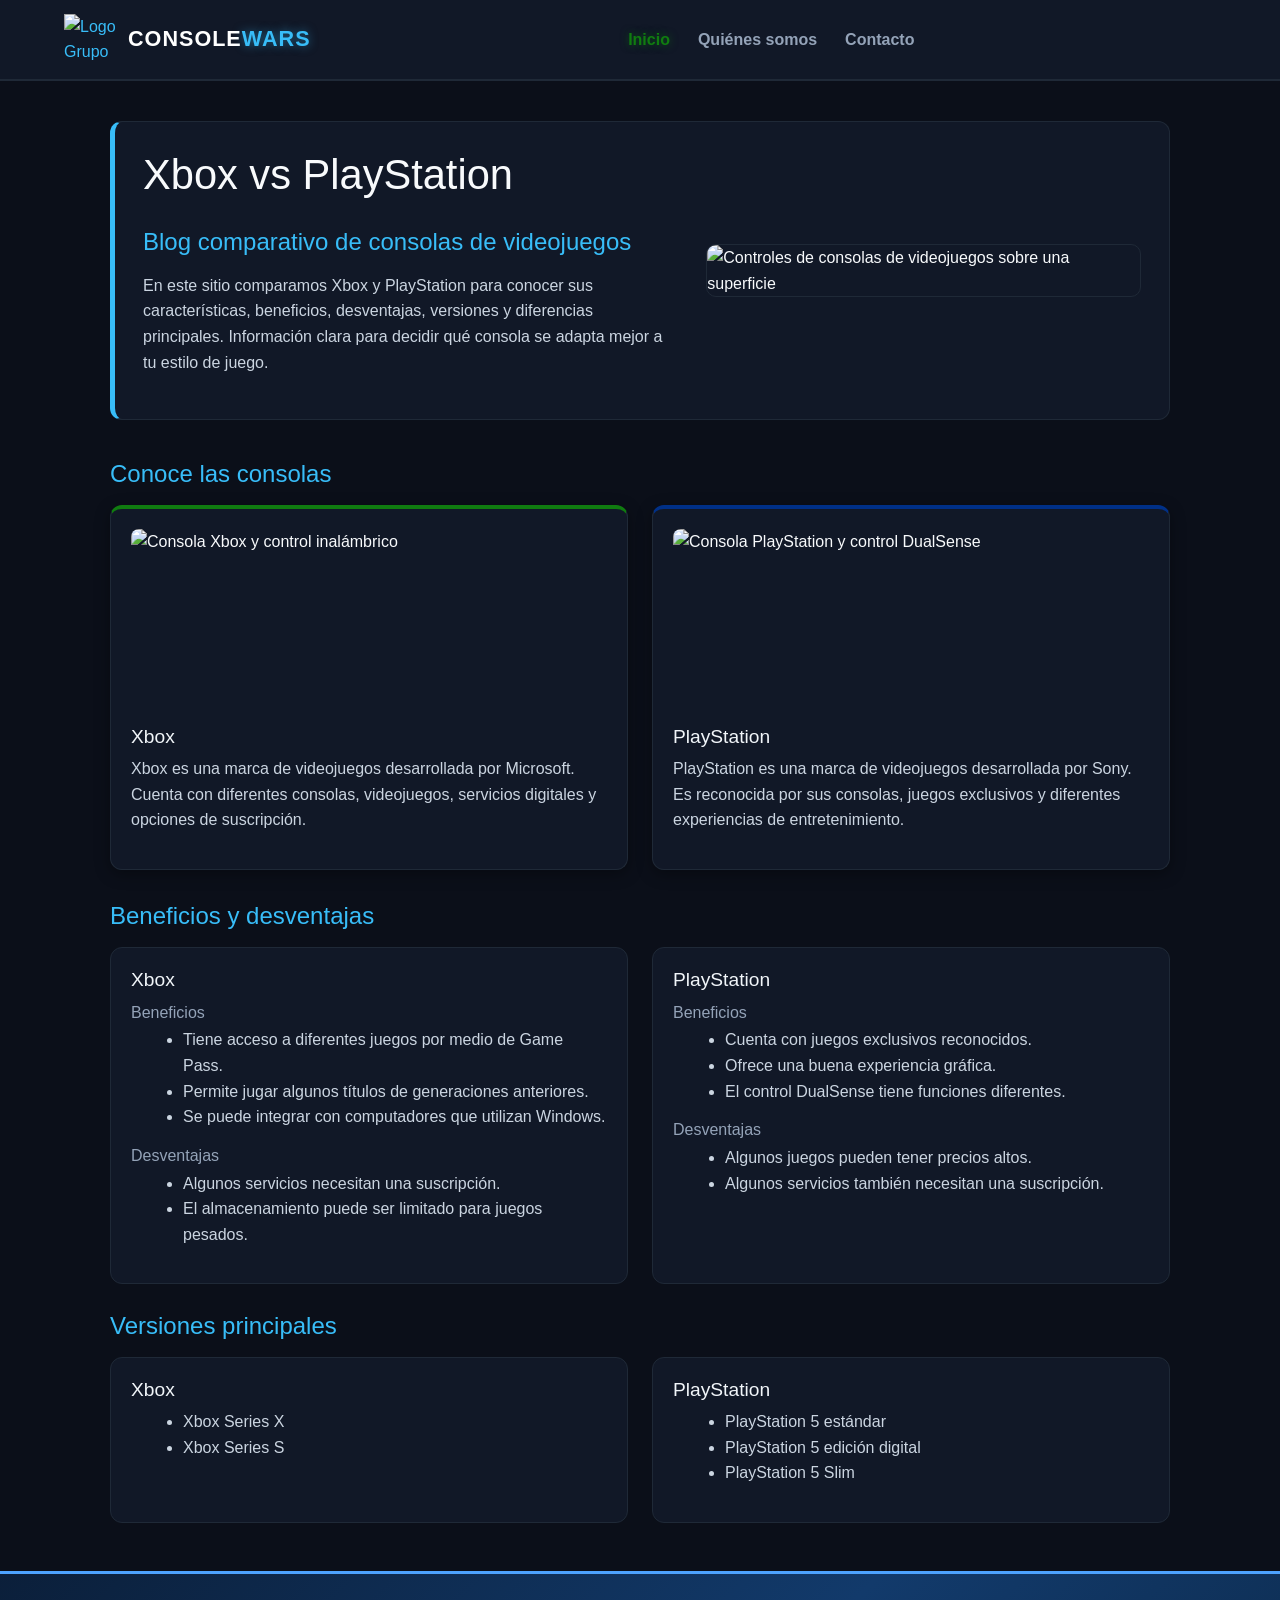
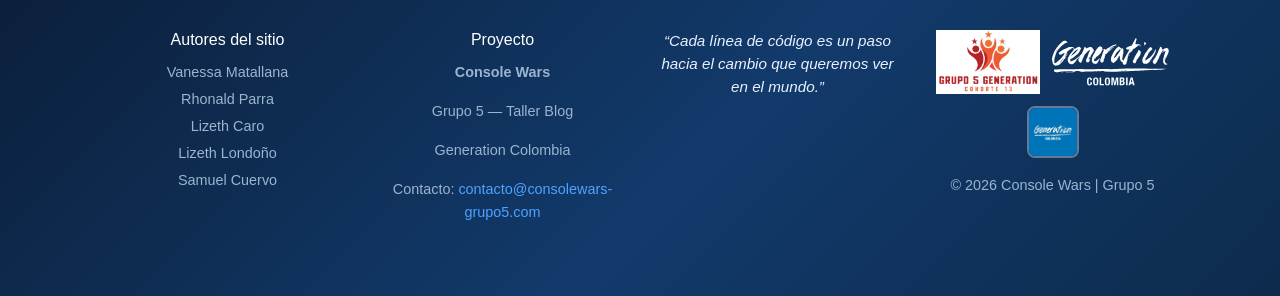
==== index.html @ 1628df96 "refactor: bootstrap, footer.css e index/app conectados" ====
<!DOCTYPE html>
<html lang="es">
  <head>
    <meta charset="UTF-8" />
    <meta name="viewport" content="width=device-width, initial-scale=1.0" />
    <title>Inicio | Console Wars - Grupo 5</title>
    <link
      href="https://cdn.jsdelivr.net/npm/bootstrap@5.3.3/dist/css/bootstrap.min.css"
      rel="stylesheet"
      integrity="sha384-QWTKZyjpPEjISv5WaRU9OFeRpok6YctnYmDr5pNlyT2bRjXh0JMhjY6hW+ALEwIH"
      crossorigin="anonymous"
    />
    <link rel="stylesheet" href="assets/css/global.css" />
    <link rel="stylesheet" href="components/footer/footer.css" />
  </head>
  <body class="d-flex flex-column min-vh-100" data-page="inicio">
    <div data-include="components/navbar/navbar.html"></div>

    <main class="page-main flex-grow-1">
      <div data-include="pages/inicio/inicio.html"></div>
    </main>

    <div data-include="components/footer/footer.html"></div>

    <script
      src="https://cdn.jsdelivr.net/npm/bootstrap@5.3.3/dist/js/bootstrap.bundle.min.js"
      integrity="sha384-YvpcrYf0tY3lHB60NNkmXc5s9fDVZLESaAA55NDzOxhy9GkcIdslK1eN7N6jIeHz"
      crossorigin="anonymous"
    ></script>
    <script src="assets/js/app.js"></script>
  </body>
</html>
---- assets/css/global.css ----
* {
  margin: 0;
  padding: 0;
  box-sizing: border-box;
}

html {
  scroll-behavior: smooth;
}

body {
  font-family: "Segoe UI", Tahoma, Geneva, Verdana, sans-serif;
  background-color: #0b0f19;
  color: #f8fafc;
  line-height: 1.6;
  min-height: 100vh;
  display: flex;
  flex-direction: column;
}

main,
.page-main {
  flex: 1;
}

img {
  max-width: 100%;
  height: auto;
  display: block;
}

a {
  color: #38bdf8;
}

.encabezado,
.navbar-site {
  background-color: #111827;
  border-bottom: 2px solid #1f2937;
  display: flex;
  justify-content: space-between;
  align-items: center;
  gap: 1rem;
  padding: 0.85rem 5%;
  position: sticky;
  top: 0;
  z-index: 1000;
  flex-wrap: wrap;
}

.navbar-site .logo {
  display: flex;
  align-items: center;
  gap: 0.75rem;
  text-decoration: none;
}

.navbar-site .logo img {
  width: 52px;
  height: 52px;
  object-fit: contain;
}

.logo-text {
  font-size: 1.35rem;
  font-weight: 800;
  color: #ffffff;
  letter-spacing: 1px;
}

.logo-text span {
  color: #38bdf8;
  text-shadow: 0 0 10px rgba(56, 189, 248, 0.5);
}

.barraNavegacion {
  flex: 1;
  display: flex;
  justify-content: center;
}

.barraNavegacion ul {
  display: flex;
  list-style: none;
  gap: 1.75rem;
  justify-content: center;
  align-items: center;
  flex-wrap: wrap;
  margin: 0;
  padding: 0;
}

.barraNavegacion a {
  text-decoration: none;
  color: #94a3b8;
  font-size: 1rem;
  font-weight: 700;
  transition: color 0.3s ease;
}

.barraNavegacion a:hover,
.barraNavegacion a.active {
  color: #107c10;
  text-shadow: 0 0 8px rgba(16, 124, 16, 0.6);
}

.buscador {
  display: flex;
  align-items: center;
  gap: 0.35rem;
}

.buscador input {
  padding: 0.55rem 0.75rem;
  border-radius: 8px;
  border: 1px solid #1f2937;
  background: #0b0f19;
  color: #f8fafc;
  min-width: 140px;
}

.buscador button {
  font-size: 1rem;
  border-radius: 8px;
  border: none;
  padding: 0.45rem 0.65rem;
  background-color: #374151;
  color: #fff;
  cursor: pointer;
}

.buscador button:hover {
  background-color: #107c10;
}

.inicio-page {
  max-width: 1100px;
  margin: 0 auto;
  padding: 2.5rem 1.25rem 3rem;
}

.inicio-page h1 {
  font-size: clamp(1.8rem, 4vw, 2.6rem);
  margin-bottom: 0.5rem;
}

.inicio-page h2 {
  font-size: 1.5rem;
  color: #38bdf8;
  margin: 1.75rem 0 1rem;
}

.inicio-page h3 {
  font-size: 1.2rem;
  color: #f1f5f9;
  margin-bottom: 0.5rem;
}

.inicio-page h4 {
  font-size: 1rem;
  color: #94a3b8;
  margin: 0.75rem 0 0.35rem;
}

.inicio-page p,
.inicio-page li {
  color: #cbd5e1;
}

.inicio-page ul {
  margin-left: 1.25rem;
  margin-bottom: 1rem;
}

.inicio-hero {
  display: grid;
  grid-template-columns: 1.1fr 0.9fr;
  gap: 2rem;
  align-items: center;
  margin-bottom: 2.5rem;
  background: #111827;
  border: 1px solid #1f2937;
  border-left: 5px solid #38bdf8;
  border-radius: 12px;
  padding: 1.75rem;
}

.inicio-hero img {
  width: 100%;
  max-height: 280px;
  object-fit: cover;
  border-radius: 10px;
  border: 1px solid #1f2937;
}

.consolas-grid {
  display: grid;
  grid-template-columns: repeat(2, 1fr);
  gap: 1.5rem;
  margin-bottom: 2rem;
}

.consola-card {
  background: #111827;
  border: 1px solid #1f2937;
  border-radius: 12px;
  padding: 1.25rem;
  box-shadow: 0 4px 15px rgba(0, 0, 0, 0.35);
}

.consola-card img {
  width: 100%;
  height: 180px;
  object-fit: cover;
  border-radius: 8px;
  margin-bottom: 1rem;
}

.consola-card--xbox {
  border-top: 4px solid #107c10;
}

.consola-card--ps {
  border-top: 4px solid #003087;
}

.comparativa-grid {
  display: grid;
  grid-template-columns: repeat(2, 1fr);
  gap: 1.5rem;
}

.comparativa-grid article {
  background: #111827;
  border: 1px solid #1f2937;
  border-radius: 12px;
  padding: 1.25rem;
}

.main-content {
  max-width: 1000px;
  margin: 40px auto;
  padding: 0 20px 40px;
}

.intro-section {
  text-align: center;
  margin-bottom: 40px;
}

.intro-section h1 {
  font-size: 2.5rem;
  color: #ffffff;
  margin-bottom: 10px;
}

.subtitle {
  color: #38bdf8;
  font-size: 1.1rem;
}

.card-box {
  background: #111827;
  border: 1px solid #1f2937;
  border-left: 5px solid #38bdf8;
  padding: 30px;
  border-radius: 10px;
  margin-bottom: 30px;
  box-shadow: 0 4px 15px rgba(0, 0, 0, 0.4);
}

.card-box h2,
.card-box h3 {
  color: #f1f5f9;
  margin-bottom: 15px;
}

.stats-container {
  display: flex;
  justify-content: space-around;
  gap: 15px;
  margin: 30px 0;
  flex-wrap: wrap;
}

.stat-card {
  background: #111827;
  border: 1px solid #1f2937;
  border-top: 4px solid #38bdf8;
  border-radius: 10px;
  padding: 20px;
  text-align: center;
  flex: 1;
  min-width: 180px;
  box-shadow: 0 0 10px rgba(56, 189, 248, 0.15);
}

.stat-card h3 {
  font-size: 2rem;
  color: #38bdf8;
  margin-bottom: 5px;
}

.stat-card p {
  font-size: 0.9rem;
  color: #94a3b8;
}

.team-section {
  margin-top: 40px;
}

.team-section h2 {
  text-align: center;
  margin-bottom: 25px;
  font-size: 2rem;
}

.team-grid {
  display: grid;
  grid-template-columns: repeat(5, 1fr);
  gap: 20px;
}

.team-card {
  background: #111827;
  border: 1px solid #1f2937;
  border-top: 4px solid #107c10;
  padding: 25px 20px;
  border-radius: 10px;
  text-align: center;
  margin-bottom: 5px;
  transition: transform 0.3s ease, box-shadow 0.3s ease;
}

.team-card:hover {
  transform: translateY(-5px);
  box-shadow: 0 6px 20px rgba(16, 124, 16, 0.2);
}

.team-card h3 {
  color: #fff;
  font-size: 1.1rem;
  margin-bottom: 5px;
}

.team-card .role {
  color: #107c10;
  font-weight: bold;
  font-size: 0.85rem;
  margin-bottom: 12px;
}

.team-card p {
  color: #94a3b8;
  font-size: 0.9rem;
}

.banner-img {
  width: 100%;
  max-height: 280px;
  object-fit: cover;
  border-radius: 10px;
  margin-bottom: 20px;
  border: 1px solid #1f2937;
  box-shadow: 0 4px 15px rgba(0, 0, 0, 0.5);
}

.avatar-img {
  width: 85px;
  height: 85px;
  border-radius: 50%;
  border: 3px solid #38bdf8;
  object-fit: cover;
  margin: 0 auto 15px;
  display: block;
}

.extra-space ul {
  margin-left: 20px;
  line-height: 1.8;
  color: #cbd5e1;
}

.extra-space li {
  margin-bottom: 8px;
}

.contacto-page {
  max-width: 1000px;
  margin: 0 auto;
  padding: 2.5rem 1.25rem 3rem;
}

.contacto-page h1 {
  font-size: 2.2rem;
  margin-bottom: 0.75rem;
}

.contacto-page h2 {
  font-size: 1.4rem;
  color: #38bdf8;
  margin: 1.75rem 0 1rem;
}

.contacto-page section {
  background: #111827;
  border: 1px solid #1f2937;
  border-radius: 12px;
  padding: 1.5rem;
  margin-bottom: 1.5rem;
}

.equipo {
  display: grid;
  grid-template-columns: repeat(auto-fit, minmax(160px, 1fr));
  gap: 1.25rem;
}

.integrante {
  text-align: center;
  background: #0b0f19;
  border: 1px solid #1f2937;
  border-radius: 10px;
  padding: 1rem;
}

.integrante img {
  width: 80px;
  height: 80px;
  border-radius: 50%;
  object-fit: cover;
  margin: 0 auto 0.75rem;
  border: 2px solid #38bdf8;
  background: #1f2937;
}

.integrante h3 {
  font-size: 1rem;
  margin-bottom: 0.25rem;
}

.integrante p {
  font-size: 0.85rem;
  color: #94a3b8;
  word-break: break-word;
}

.contacto-page form {
  display: grid;
  gap: 0.75rem;
  max-width: 560px;
}

.contacto-page label {
  font-weight: 600;
  color: #e2e8f0;
}

.contacto-page input,
.contacto-page textarea {
  width: 100%;
  padding: 0.7rem 0.85rem;
  border-radius: 8px;
  border: 1px solid #1f2937;
  background: #0b0f19;
  color: #f8fafc;
}

.contacto-page button[type="submit"] {
  width: fit-content;
  padding: 0.7rem 1.4rem;
  border: none;
  border-radius: 8px;
  background: #107c10;
  color: #fff;
  font-weight: 700;
  cursor: pointer;
}

.contacto-page button[type="submit"]:hover {
  background: #0b5c0b;
}

@media (max-width: 900px) {
  .inicio-hero,
  .consolas-grid,
  .comparativa-grid {
    grid-template-columns: 1fr;
  }

  .team-grid {
    grid-template-columns: repeat(2, 1fr);
  }

  .barraNavegacion a {
    font-size: 0.95rem;
  }

  .intro-section h1 {
    font-size: 1.8rem;
  }
}

@media (max-width: 600px) {
  .team-grid {
    grid-template-columns: 1fr;
  }

  .encabezado,
  .navbar-site {
    justify-content: center;
    text-align: center;
  }

  .buscador {
    width: 100%;
    justify-content: center;
  }

  .buscador input {
    flex: 1;
  }
}
---- components/footer/footer.css ----
.footer {
  background: linear-gradient(135deg, #0b1f3a 0%, #123a6b 55%, #0d2b4d 100%);
  border-top: 3px solid #4da3ff;
  color: #e8f1ff;
  padding: 2rem 1rem;
  margin-top: auto;
}

.footer .container {
  max-width: 1100px;
  margin: 0 auto;
}

.footer-grid {
  display: grid;
  grid-template-columns: repeat(4, 1fr);
  gap: 1.5rem;
  align-items: start;
  text-align: center;
}

.footer-logo {
  object-fit: contain;
  max-height: 56px;
  width: auto;
  transition: transform 0.25s ease, opacity 0.25s ease;
}

.footer-logo:hover {
  transform: scale(1.06);
  opacity: 0.95;
}

.footer-logo--grupo {
  max-height: 64px;
}

.footer-logo--generation {
  max-height: 48px;
  filter: brightness(0) invert(1);
}

.footer-logo--foto {
  max-height: 52px;
  width: 52px;
  object-fit: cover;
  border-radius: 8px;
  border: 2px solid rgba(255, 255, 255, 0.35);
}

.footer h3,
.footer h4 {
  font-size: 1rem;
  margin-bottom: 0.75rem;
  color: #ffffff;
}

.footer-autores {
  list-style: none;
  padding: 0;
  margin: 0;
  color: #9bb4d0;
  font-size: 0.9rem;
}

.footer-autores li {
  margin-bottom: 0.25rem;
}

.footer-frase {
  color: #e8f1ff;
  font-size: 0.95rem;
  line-height: 1.5;
  font-style: italic;
}

.footer-copy,
.footer-mail,
.footer-proyecto {
  color: #9bb4d0;
  font-size: 0.9rem;
}

.footer-mail a {
  color: #4da3ff;
  text-decoration: none;
}

.footer-mail a:hover {
  text-decoration: underline;
}

.footer-logos {
  display: flex;
  flex-wrap: wrap;
  justify-content: center;
  align-items: center;
  gap: 0.75rem;
}

@media (max-width: 900px) {
  .footer-grid {
    grid-template-columns: 1fr;
  }
}
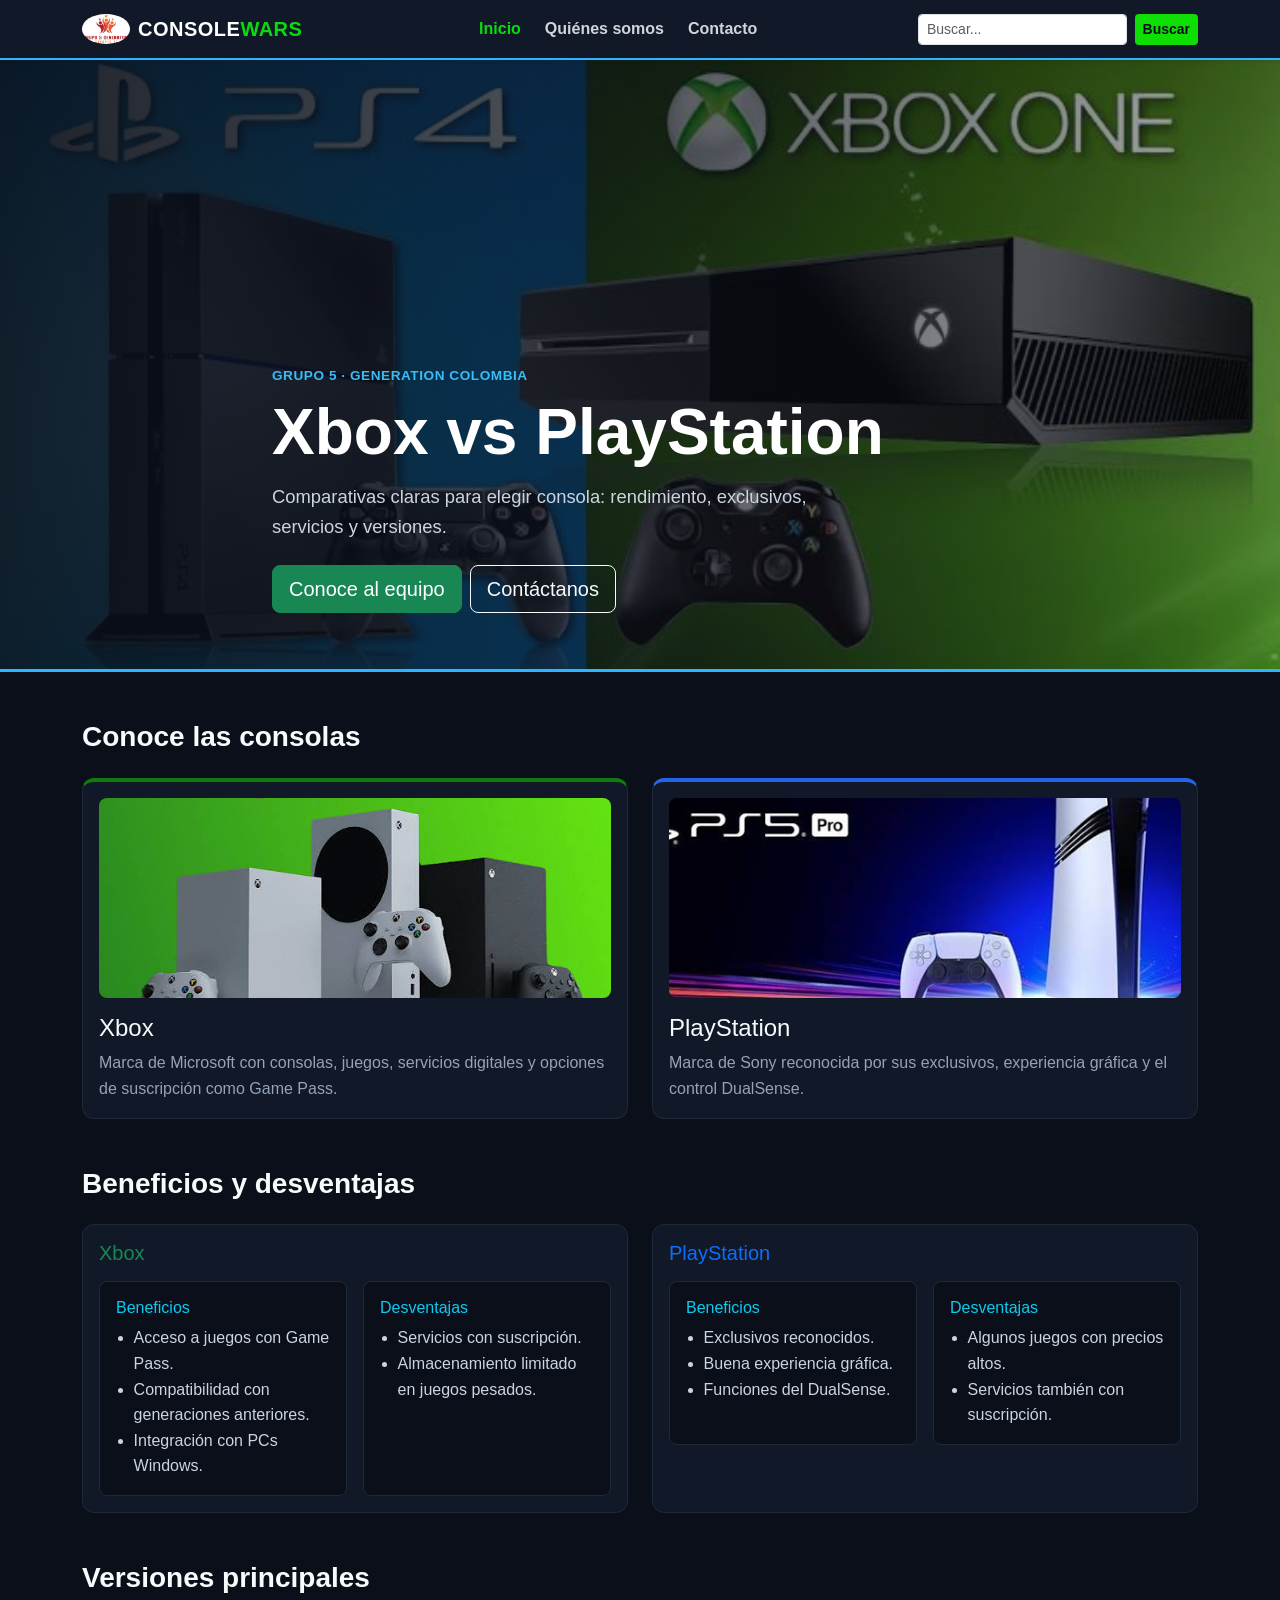
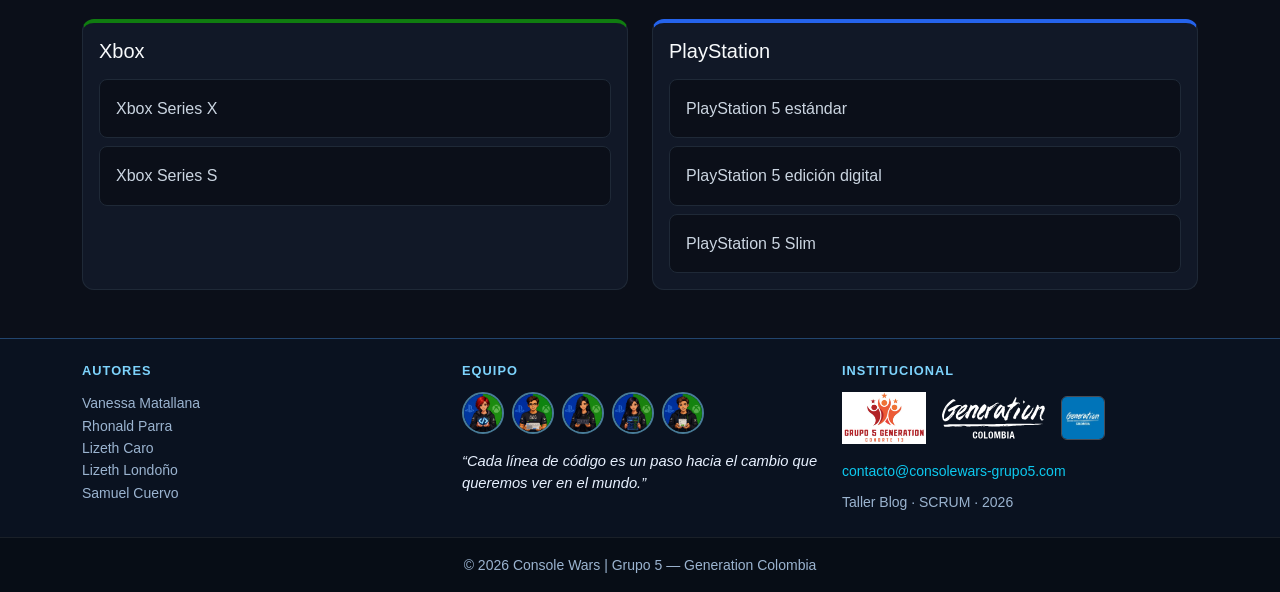
==== commit 3737dbe0: "Integra layout Bootstrap, rutas base y diseño responsive en toda la página. Elimina la franja superi" ====
--- a/index.html
+++ b/index.html
@@ -4,6 +4,18 @@
     <meta charset="UTF-8" />
     <meta name="viewport" content="width=device-width, initial-scale=1.0" />
     <title>Inicio | Console Wars - Grupo 5</title>
+    <script>
+      (function () {
+        if (location.protocol === "file:") return;
+        var path = decodeURIComponent(location.pathname.replace(/\\/g, "/"));
+        var root = path.indexOf("/pages/") !== -1
+          ? path.split("/pages/")[0] + "/"
+          : path.replace(/\/[^/]*$/, "/");
+        var base = document.createElement("base");
+        base.href = location.origin + root;
+        document.head.prepend(base);
+      })();
+    </script>
     <link
       href="https://cdn.jsdelivr.net/npm/bootstrap@5.3.3/dist/css/bootstrap.min.css"
       rel="stylesheet"
@@ -11,7 +23,9 @@
       crossorigin="anonymous"
     />
     <link rel="stylesheet" href="assets/css/global.css" />
+    <link rel="stylesheet" href="components/navbar/navbar.css" />
     <link rel="stylesheet" href="components/footer/footer.css" />
+    <link rel="stylesheet" href="pages/inicio/inicio.css" />
   </head>
   <body class="d-flex flex-column min-vh-100" data-page="inicio">
     <div data-include="components/navbar/navbar.html"></div>
--- a/assets/css/global.css
+++ b/assets/css/global.css
@@ -1,524 +1,137 @@
-* {
-  margin: 0;
-  padding: 0;
-  box-sizing: border-box;
-}
-
-html {
-  scroll-behavior: smooth;
-}
-
-body {
-  font-family: "Segoe UI", Tahoma, Geneva, Verdana, sans-serif;
-  background-color: #0b0f19;
-  color: #f8fafc;
-  line-height: 1.6;
-  min-height: 100vh;
-  display: flex;
-  flex-direction: column;
-}
-
-main,
-.page-main {
-  flex: 1;
-}
-
-img {
-  max-width: 100%;
-  height: auto;
-  display: block;
-}
-
-a {
-  color: #38bdf8;
-}
-
-.encabezado,
-.navbar-site {
-  background-color: #111827;
-  border-bottom: 2px solid #1f2937;
-  display: flex;
-  justify-content: space-between;
-  align-items: center;
-  gap: 1rem;
-  padding: 0.85rem 5%;
-  position: sticky;
-  top: 0;
-  z-index: 1000;
-  flex-wrap: wrap;
-}
-
-.navbar-site .logo {
-  display: flex;
-  align-items: center;
-  gap: 0.75rem;
-  text-decoration: none;
-}
-
-.navbar-site .logo img {
-  width: 52px;
-  height: 52px;
-  object-fit: contain;
-}
-
-.logo-text {
-  font-size: 1.35rem;
-  font-weight: 800;
-  color: #ffffff;
-  letter-spacing: 1px;
-}
-
-.logo-text span {
-  color: #38bdf8;
-  text-shadow: 0 0 10px rgba(56, 189, 248, 0.5);
-}
-
-.barraNavegacion {
-  flex: 1;
-  display: flex;
-  justify-content: center;
-}
-
-.barraNavegacion ul {
-  display: flex;
-  list-style: none;
-  gap: 1.75rem;
-  justify-content: center;
-  align-items: center;
-  flex-wrap: wrap;
-  margin: 0;
-  padding: 0;
-}
-
-.barraNavegacion a {
-  text-decoration: none;
-  color: #94a3b8;
-  font-size: 1rem;
-  font-weight: 700;
-  transition: color 0.3s ease;
-}
-
-.barraNavegacion a:hover,
-.barraNavegacion a.active {
-  color: #107c10;
-  text-shadow: 0 0 8px rgba(16, 124, 16, 0.6);
-}
-
-.buscador {
-  display: flex;
-  align-items: center;
-  gap: 0.35rem;
-}
-
-.buscador input {
-  padding: 0.55rem 0.75rem;
-  border-radius: 8px;
-  border: 1px solid #1f2937;
-  background: #0b0f19;
-  color: #f8fafc;
-  min-width: 140px;
-}
-
-.buscador button {
-  font-size: 1rem;
-  border-radius: 8px;
-  border: none;
-  padding: 0.45rem 0.65rem;
-  background-color: #374151;
-  color: #fff;
-  cursor: pointer;
-}
-
-.buscador button:hover {
-  background-color: #107c10;
-}
-
-.inicio-page {
-  max-width: 1100px;
-  margin: 0 auto;
-  padding: 2.5rem 1.25rem 3rem;
-}
-
-.inicio-page h1 {
-  font-size: clamp(1.8rem, 4vw, 2.6rem);
-  margin-bottom: 0.5rem;
-}
-
-.inicio-page h2 {
-  font-size: 1.5rem;
-  color: #38bdf8;
-  margin: 1.75rem 0 1rem;
-}
-
-.inicio-page h3 {
-  font-size: 1.2rem;
-  color: #f1f5f9;
-  margin-bottom: 0.5rem;
-}
-
-.inicio-page h4 {
-  font-size: 1rem;
-  color: #94a3b8;
-  margin: 0.75rem 0 0.35rem;
-}
-
-.inicio-page p,
-.inicio-page li {
-  color: #cbd5e1;
-}
-
-.inicio-page ul {
-  margin-left: 1.25rem;
-  margin-bottom: 1rem;
-}
-
-.inicio-hero {
-  display: grid;
-  grid-template-columns: 1.1fr 0.9fr;
-  gap: 2rem;
-  align-items: center;
-  margin-bottom: 2.5rem;
-  background: #111827;
-  border: 1px solid #1f2937;
-  border-left: 5px solid #38bdf8;
-  border-radius: 12px;
-  padding: 1.75rem;
-}
-
-.inicio-hero img {
-  width: 100%;
-  max-height: 280px;
-  object-fit: cover;
-  border-radius: 10px;
-  border: 1px solid #1f2937;
-}
-
-.consolas-grid {
-  display: grid;
-  grid-template-columns: repeat(2, 1fr);
-  gap: 1.5rem;
-  margin-bottom: 2rem;
-}
-
-.consola-card {
-  background: #111827;
-  border: 1px solid #1f2937;
-  border-radius: 12px;
-  padding: 1.25rem;
-  box-shadow: 0 4px 15px rgba(0, 0, 0, 0.35);
-}
-
-.consola-card img {
-  width: 100%;
-  height: 180px;
-  object-fit: cover;
-  border-radius: 8px;
-  margin-bottom: 1rem;
-}
-
-.consola-card--xbox {
-  border-top: 4px solid #107c10;
-}
-
-.consola-card--ps {
-  border-top: 4px solid #003087;
-}
-
-.comparativa-grid {
-  display: grid;
-  grid-template-columns: repeat(2, 1fr);
-  gap: 1.5rem;
-}
-
-.comparativa-grid article {
-  background: #111827;
-  border: 1px solid #1f2937;
-  border-radius: 12px;
-  padding: 1.25rem;
-}
-
-.main-content {
-  max-width: 1000px;
-  margin: 40px auto;
-  padding: 0 20px 40px;
-}
-
-.intro-section {
-  text-align: center;
-  margin-bottom: 40px;
-}
-
-.intro-section h1 {
-  font-size: 2.5rem;
-  color: #ffffff;
-  margin-bottom: 10px;
-}
-
-.subtitle {
-  color: #38bdf8;
-  font-size: 1.1rem;
-}
-
-.card-box {
-  background: #111827;
-  border: 1px solid #1f2937;
-  border-left: 5px solid #38bdf8;
-  padding: 30px;
-  border-radius: 10px;
-  margin-bottom: 30px;
-  box-shadow: 0 4px 15px rgba(0, 0, 0, 0.4);
-}
-
-.card-box h2,
-.card-box h3 {
-  color: #f1f5f9;
-  margin-bottom: 15px;
-}
-
-.stats-container {
-  display: flex;
-  justify-content: space-around;
-  gap: 15px;
-  margin: 30px 0;
-  flex-wrap: wrap;
-}
-
-.stat-card {
-  background: #111827;
-  border: 1px solid #1f2937;
-  border-top: 4px solid #38bdf8;
-  border-radius: 10px;
-  padding: 20px;
-  text-align: center;
-  flex: 1;
-  min-width: 180px;
-  box-shadow: 0 0 10px rgba(56, 189, 248, 0.15);
-}
-
-.stat-card h3 {
-  font-size: 2rem;
-  color: #38bdf8;
-  margin-bottom: 5px;
-}
-
-.stat-card p {
-  font-size: 0.9rem;
-  color: #94a3b8;
-}
-
-.team-section {
-  margin-top: 40px;
-}
-
-.team-section h2 {
-  text-align: center;
-  margin-bottom: 25px;
-  font-size: 2rem;
-}
-
-.team-grid {
-  display: grid;
-  grid-template-columns: repeat(5, 1fr);
-  gap: 20px;
-}
-
-.team-card {
-  background: #111827;
-  border: 1px solid #1f2937;
-  border-top: 4px solid #107c10;
-  padding: 25px 20px;
-  border-radius: 10px;
-  text-align: center;
-  margin-bottom: 5px;
-  transition: transform 0.3s ease, box-shadow 0.3s ease;
-}
-
-.team-card:hover {
-  transform: translateY(-5px);
-  box-shadow: 0 6px 20px rgba(16, 124, 16, 0.2);
-}
-
-.team-card h3 {
-  color: #fff;
-  font-size: 1.1rem;
-  margin-bottom: 5px;
-}
-
-.team-card .role {
-  color: #107c10;
-  font-weight: bold;
-  font-size: 0.85rem;
-  margin-bottom: 12px;
-}
-
-.team-card p {
-  color: #94a3b8;
-  font-size: 0.9rem;
-}
-
-.banner-img {
-  width: 100%;
-  max-height: 280px;
-  object-fit: cover;
-  border-radius: 10px;
-  margin-bottom: 20px;
-  border: 1px solid #1f2937;
-  box-shadow: 0 4px 15px rgba(0, 0, 0, 0.5);
-}
-
-.avatar-img {
-  width: 85px;
-  height: 85px;
-  border-radius: 50%;
-  border: 3px solid #38bdf8;
-  object-fit: cover;
-  margin: 0 auto 15px;
-  display: block;
-}
-
-.extra-space ul {
-  margin-left: 20px;
-  line-height: 1.8;
-  color: #cbd5e1;
-}
-
-.extra-space li {
-  margin-bottom: 8px;
-}
-
-.contacto-page {
-  max-width: 1000px;
-  margin: 0 auto;
-  padding: 2.5rem 1.25rem 3rem;
-}
-
-.contacto-page h1 {
-  font-size: 2.2rem;
-  margin-bottom: 0.75rem;
-}
-
-.contacto-page h2 {
-  font-size: 1.4rem;
-  color: #38bdf8;
-  margin: 1.75rem 0 1rem;
-}
-
-.contacto-page section {
-  background: #111827;
-  border: 1px solid #1f2937;
-  border-radius: 12px;
-  padding: 1.5rem;
-  margin-bottom: 1.5rem;
-}
-
-.equipo {
-  display: grid;
-  grid-template-columns: repeat(auto-fit, minmax(160px, 1fr));
-  gap: 1.25rem;
-}
-
-.integrante {
-  text-align: center;
-  background: #0b0f19;
-  border: 1px solid #1f2937;
-  border-radius: 10px;
-  padding: 1rem;
-}
-
-.integrante img {
-  width: 80px;
-  height: 80px;
-  border-radius: 50%;
-  object-fit: cover;
-  margin: 0 auto 0.75rem;
-  border: 2px solid #38bdf8;
-  background: #1f2937;
-}
-
-.integrante h3 {
-  font-size: 1rem;
-  margin-bottom: 0.25rem;
-}
-
-.integrante p {
-  font-size: 0.85rem;
-  color: #94a3b8;
-  word-break: break-word;
-}
-
-.contacto-page form {
-  display: grid;
-  gap: 0.75rem;
-  max-width: 560px;
-}
-
-.contacto-page label {
-  font-weight: 600;
-  color: #e2e8f0;
-}
-
-.contacto-page input,
-.contacto-page textarea {
-  width: 100%;
-  padding: 0.7rem 0.85rem;
-  border-radius: 8px;
-  border: 1px solid #1f2937;
-  background: #0b0f19;
-  color: #f8fafc;
-}
-
-.contacto-page button[type="submit"] {
-  width: fit-content;
-  padding: 0.7rem 1.4rem;
-  border: none;
-  border-radius: 8px;
-  background: #107c10;
-  color: #fff;
-  font-weight: 700;
-  cursor: pointer;
-}
-
-.contacto-page button[type="submit"]:hover {
-  background: #0b5c0b;
-}
-
-@media (max-width: 900px) {
-  .inicio-hero,
-  .consolas-grid,
-  .comparativa-grid {
-    grid-template-columns: 1fr;
-  }
-
-  .team-grid {
-    grid-template-columns: repeat(2, 1fr);
-  }
-
-  .barraNavegacion a {
-    font-size: 0.95rem;
-  }
-
-  .intro-section h1 {
-    font-size: 1.8rem;
-  }
-}
-
-@media (max-width: 600px) {
-  .team-grid {
-    grid-template-columns: 1fr;
-  }
-
-  .encabezado,
-  .navbar-site {
-    justify-content: center;
-    text-align: center;
-  }
-
-  .buscador {
-    width: 100%;
-    justify-content: center;
-  }
-
-  .buscador input {
-    flex: 1;
-  }
-}
+* {+
+  margin: 0;+
+  padding: 0;+
+  box-sizing: border-box;+
+}+
++
+html {+
+  scroll-behavior: smooth;+
+  -webkit-text-size-adjust: 100%;+
+}+
++
+body {+
+  font-family: "Segoe UI", Tahoma, Geneva, Verdana, sans-serif;+
+  background-color: #0b0f19;+
+  color: #f8fafc;+
+  line-height: 1.6;+
+  min-height: 100vh;+
+  overflow-x: hidden;+
+}+
++
+main,+
+.page-main {+
+  flex: 1;+
+  width: 100%;+
+  min-width: 0;+
+}+
++
+img {+
+  max-width: 100%;+
+  height: auto;+
+  display: block;+
+}+
++
+a {+
+  color: #38bdf8;+
+  word-break: break-word;+
+}+
++
+.text-secondary {+
+  color: #94a3b8 !important;+
+}+
++
+/* Tipografía fluidas en títulos Bootstrap */+
+.display-5 {+
+  font-size: clamp(1.75rem, 5vw, 2.5rem);+
+}+
++
+.display-6 {+
+  font-size: clamp(1.5rem, 4vw, 2.25rem);+
+}+
++
+.lead {+
+  font-size: clamp(1rem, 2.5vw, 1.25rem);+
+}+
++
+/* Contenedores: menos padding en móvil */+
+@media (max-width: 575.98px) {+
+  .container,+
+  .container-fluid {+
+    padding-left: 1rem;+
+    padding-right: 1rem;+
+  }+
++
+  .btn-lg {+
+    font-size: 1rem;+
+    padding: 0.65rem 1rem;+
+  }+
+}+
+
--- a/components/navbar/navbar.css
+++ b/components/navbar/navbar.css
@@ -0,0 +1,151 @@
+.site-navbar {+
+  background-color: #111827 !important;+
+  border-bottom: 2px solid #2db5ff;+
+  z-index: 1030;+
+}+
++
+.site-navbar .navbar-brand {+
+  color: #fff;+
+  letter-spacing: 0.5px;+
+  min-width: 0;+
+}+
++
+.site-navbar .navbar-brand img {+
+  flex-shrink: 0;+
+}+
++
+.site-navbar .brand-accent {+
+  color: #0adb11;+
+}+
++
+.site-navbar .nav-link {+
+  color: #d1d5db !important;+
+}+
++
+.site-navbar .nav-link:hover,+
+.site-navbar .nav-link.active {+
+  color: #0adb11 !important;+
+}+
++
+.site-navbar .btn-success {+
+  background-color: #0fde04;+
+  border: none;+
+  color: #0b0f19;+
+  font-weight: 600;+
+}+
++
+.site-navbar .btn-success:hover {+
+  background-color: #0bbf03;+
+}+
++
+.site-navbar .navbar-collapse form {+
+  width: 100%;+
+  max-width: 280px;+
+}+
++
+@media (max-width: 991.98px) {+
+  .site-navbar .navbar-collapse {+
+    padding-top: 0.75rem;+
+    padding-bottom: 0.5rem;+
+  }+
++
+  .site-navbar .navbar-nav {+
+    margin-bottom: 0.75rem !important;+
+  }+
++
+  .site-navbar .navbar-collapse form {+
+    max-width: none;+
+  }+
++
+  .site-navbar .nav-link {+
+    padding-top: 0.65rem;+
+    padding-bottom: 0.65rem;+
+  }+
+}+
++
+@media (max-width: 575.98px) {+
+  .site-navbar .navbar-brand {+
+    font-size: 0.95rem;+
+  }+
++
+  .site-navbar .navbar-brand img {+
+    width: 40px;+
+    height: 40px;+
+  }+
+}+
+
--- a/components/footer/footer.css
+++ b/components/footer/footer.css
@@ -1,105 +1,195 @@
-.footer {
-  background: linear-gradient(135deg, #0b1f3a 0%, #123a6b 55%, #0d2b4d 100%);
-  border-top: 3px solid #4da3ff;
-  color: #e8f1ff;
-  padding: 2rem 1rem;
-  margin-top: auto;
-}
-
-.footer .container {
-  max-width: 1100px;
-  margin: 0 auto;
-}
-
-.footer-grid {
-  display: grid;
-  grid-template-columns: repeat(4, 1fr);
-  gap: 1.5rem;
-  align-items: start;
-  text-align: center;
-}
-
-.footer-logo {
-  object-fit: contain;
-  max-height: 56px;
-  width: auto;
-  transition: transform 0.25s ease, opacity 0.25s ease;
-}
-
-.footer-logo:hover {
-  transform: scale(1.06);
-  opacity: 0.95;
-}
-
-.footer-logo--grupo {
-  max-height: 64px;
-}
-
-.footer-logo--generation {
-  max-height: 48px;
-  filter: brightness(0) invert(1);
-}
-
-.footer-logo--foto {
-  max-height: 52px;
-  width: 52px;
-  object-fit: cover;
-  border-radius: 8px;
-  border: 2px solid rgba(255, 255, 255, 0.35);
-}
-
-.footer h3,
-.footer h4 {
-  font-size: 1rem;
-  margin-bottom: 0.75rem;
-  color: #ffffff;
-}
-
-.footer-autores {
-  list-style: none;
-  padding: 0;
-  margin: 0;
-  color: #9bb4d0;
-  font-size: 0.9rem;
-}
-
-.footer-autores li {
-  margin-bottom: 0.25rem;
-}
-
-.footer-frase {
-  color: #e8f1ff;
-  font-size: 0.95rem;
-  line-height: 1.5;
-  font-style: italic;
-}
-
-.footer-copy,
-.footer-mail,
-.footer-proyecto {
-  color: #9bb4d0;
-  font-size: 0.9rem;
-}
-
-.footer-mail a {
-  color: #4da3ff;
-  text-decoration: none;
-}
-
-.footer-mail a:hover {
-  text-decoration: underline;
-}
-
-.footer-logos {
-  display: flex;
-  flex-wrap: wrap;
-  justify-content: center;
-  align-items: center;
-  gap: 0.75rem;
-}
-
-@media (max-width: 900px) {
-  .footer-grid {
-    grid-template-columns: 1fr;
-  }
-}
+.footer {+
+  background: #0a1220;+
+  border-top: 1px solid rgba(77, 163, 255, 0.35);+
+}+
++
+.footer-title {+
+  font-size: 0.8rem;+
+  text-transform: uppercase;+
+  letter-spacing: 0.08em;+
+  color: #7dd3fc;+
+  margin-bottom: 0.85rem;+
+  font-weight: 700;+
+}+
++
+.footer-text {+
+  color: #9bb4d0;+
+  word-break: break-word;+
+}+
++
+.footer-frase {+
+  color: #e8f1ff;+
+  font-size: 0.92rem;+
+  font-style: italic;+
+  line-height: 1.5;+
+}+
++
+.footer-avatar {+
+  width: 42px;+
+  height: 42px;+
+  object-fit: cover;+
+  border-radius: 50%;+
+  border: 2px solid rgba(125, 211, 252, 0.55);+
+}+
++
+.footer-logo {+
+  object-fit: contain;+
+  max-height: 48px;+
+  width: auto;+
+  max-width: 140px;+
+}+
++
+.footer-logo--grupo {+
+  max-height: 52px;+
+}+
++
+.footer-logo--generation {+
+  max-height: 42px;+
+  filter: brightness(0) invert(1);+
+}+
++
+.footer-logo--foto {+
+  width: 44px;+
+  height: 44px;+
+  object-fit: cover;+
+  border: 1px solid rgba(255, 255, 255, 0.25);+
+}+
++
+.footer-bottom {+
+  border-top: 1px solid rgba(255, 255, 255, 0.08);+
+  background: #070d16;+
+}+
++
+@media (max-width: 767.98px) {+
+  .footer .col-12 {+
+    text-align: center;+
+  }+
++
+  .footer .d-flex {+
+    justify-content: center;+
+  }+
++
+  .footer-frase {+
+    font-size: 0.88rem;+
+  }+
++
+  .footer-logo {+
+    max-height: 40px;+
+    max-width: 120px;+
+  }+
++
+  .footer-logo--foto {+
+    width: 40px;+
+    height: 40px;+
+  }+
+}+
++
+@media (max-width: 575.98px) {+
+  .footer-avatar {+
+    width: 36px;+
+    height: 36px;+
+  }+
++
+  .footer-bottom p {+
+    font-size: 0.75rem;+
+    padding-inline: 0.5rem;+
+  }+
+}+
+
--- a/pages/inicio/inicio.css
+++ b/pages/inicio/inicio.css
@@ -0,0 +1,311 @@
+.inicio-banner {+
+  position: relative;+
+  min-height: 68vh;+
+  display: flex;+
+  align-items: flex-end;+
+  overflow: hidden;+
+  border-bottom: 3px solid #2db5ff;+
+}+
++
+.inicio-banner__media {+
+  position: absolute;+
+  inset: 0;+
+}+
++
+.inicio-banner__img {+
+  width: 100%;+
+  height: 100%;+
+  object-fit: cover;+
+  object-position: center;+
+  display: block;+
+}+
++
+.inicio-banner__overlay {+
+  position: absolute;+
+  inset: 0;+
+  background: linear-gradient(+
+    90deg,+
+    rgba(11, 15, 25, 0.92) 0%,+
+    rgba(11, 15, 25, 0.72) 45%,+
+    rgba(11, 15, 25, 0.35) 100%+
+  );+
+}+
++
+.inicio-banner__content {+
+  position: relative;+
+  z-index: 1;+
+  padding-top: 6rem;+
+  padding-bottom: 3.5rem;+
+  max-width: 760px;+
+  width: 100%;+
+}+
++
+.inicio-banner__eyebrow {+
+  color: #38bdf8;+
+  font-weight: 700;+
+  letter-spacing: 0.04em;+
+  text-transform: uppercase;+
+  font-size: 0.85rem;+
+  margin-bottom: 0.75rem;+
+}+
++
+.inicio-banner__title {+
+  font-size: clamp(2rem, 6vw, 4rem);+
+  font-weight: 800;+
+  line-height: 1.05;+
+  margin-bottom: 1rem;+
+  color: #fff;+
+}+
++
+.inicio-banner__text {+
+  color: #cbd5e1;+
+  font-size: clamp(1rem, 2.5vw, 1.15rem);+
+  max-width: 36rem;+
+  margin-bottom: 1.5rem;+
+}+
++
+.inicio-box {+
+  background: #111827;+
+  border: 1px solid #1f2937;+
+  border-radius: 0.75rem;+
+}+
++
+.inicio-box--xbox {+
+  border-top: 4px solid #107c10;+
+}+
++
+.inicio-box--ps {+
+  border-top: 4px solid #2563eb;+
+}+
++
+.inicio-box__img {+
+  height: 200px;+
+  object-fit: cover;+
+  border-radius: 0.5rem;+
+}+
++
+.inicio-subbox {+
+  background: #0b0f19;+
+  border: 1px solid #1f2937;+
+  border-radius: 0.5rem;+
+  color: #cbd5e1;+
+}+
++
+.inicio-subbox ul {+
+  margin-left: 1.1rem;+
+  padding-left: 0;+
+}+
++
+@media (max-width: 991.98px) {+
+  .inicio-banner {+
+    min-height: 60vh;+
+  }+
++
+  .inicio-banner__overlay {+
+    background: linear-gradient(+
+      180deg,+
+      rgba(11, 15, 25, 0.55) 0%,+
+      rgba(11, 15, 25, 0.88) 55%,+
+      rgba(11, 15, 25, 0.96) 100%+
+    );+
+  }+
+}+
++
+@media (max-width: 767.98px) {+
+  .inicio-banner {+
+    min-height: 52vh;+
+  }+
++
+  .inicio-banner__content {+
+    padding-top: 4rem;+
+    padding-bottom: 2rem;+
+  }+
++
+  .inicio-banner__content .d-flex {+
+    flex-direction: column;+
+  }+
++
+  .inicio-banner__content .btn {+
+    width: 100%;+
+  }+
++
+  .inicio-box__img {+
+    height: 160px;+
+  }+
+}+
++
+@media (max-width: 575.98px) {+
+  .inicio-banner {+
+    min-height: 48vh;+
+  }+
++
+  .inicio-page .container.py-5 {+
+    padding-top: 2rem !important;+
+    padding-bottom: 2rem !important;+
+  }+
++
+  .inicio-box,+
+  .inicio-subbox {+
+    padding: 0.85rem !important;+
+  }+
++
+  .inicio-box__img {+
+    height: 140px;+
+  }+
+}+
+
